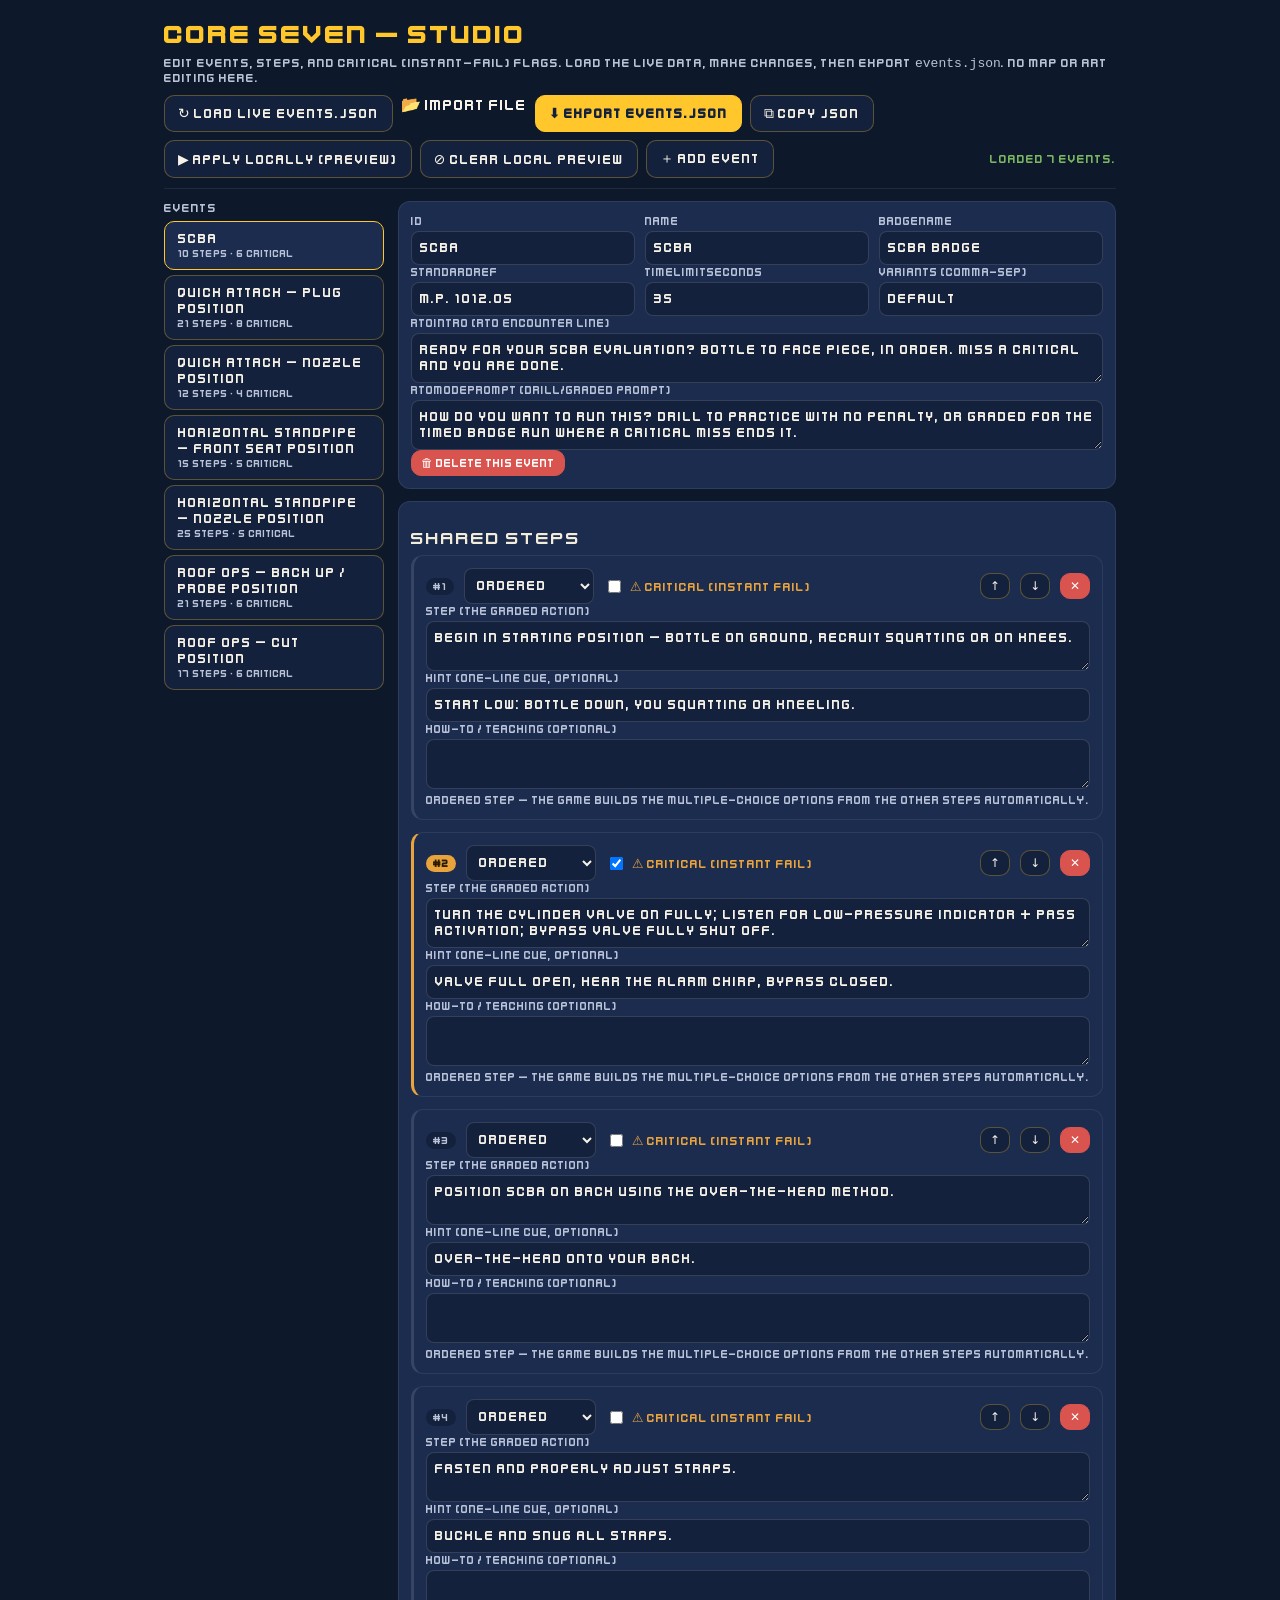
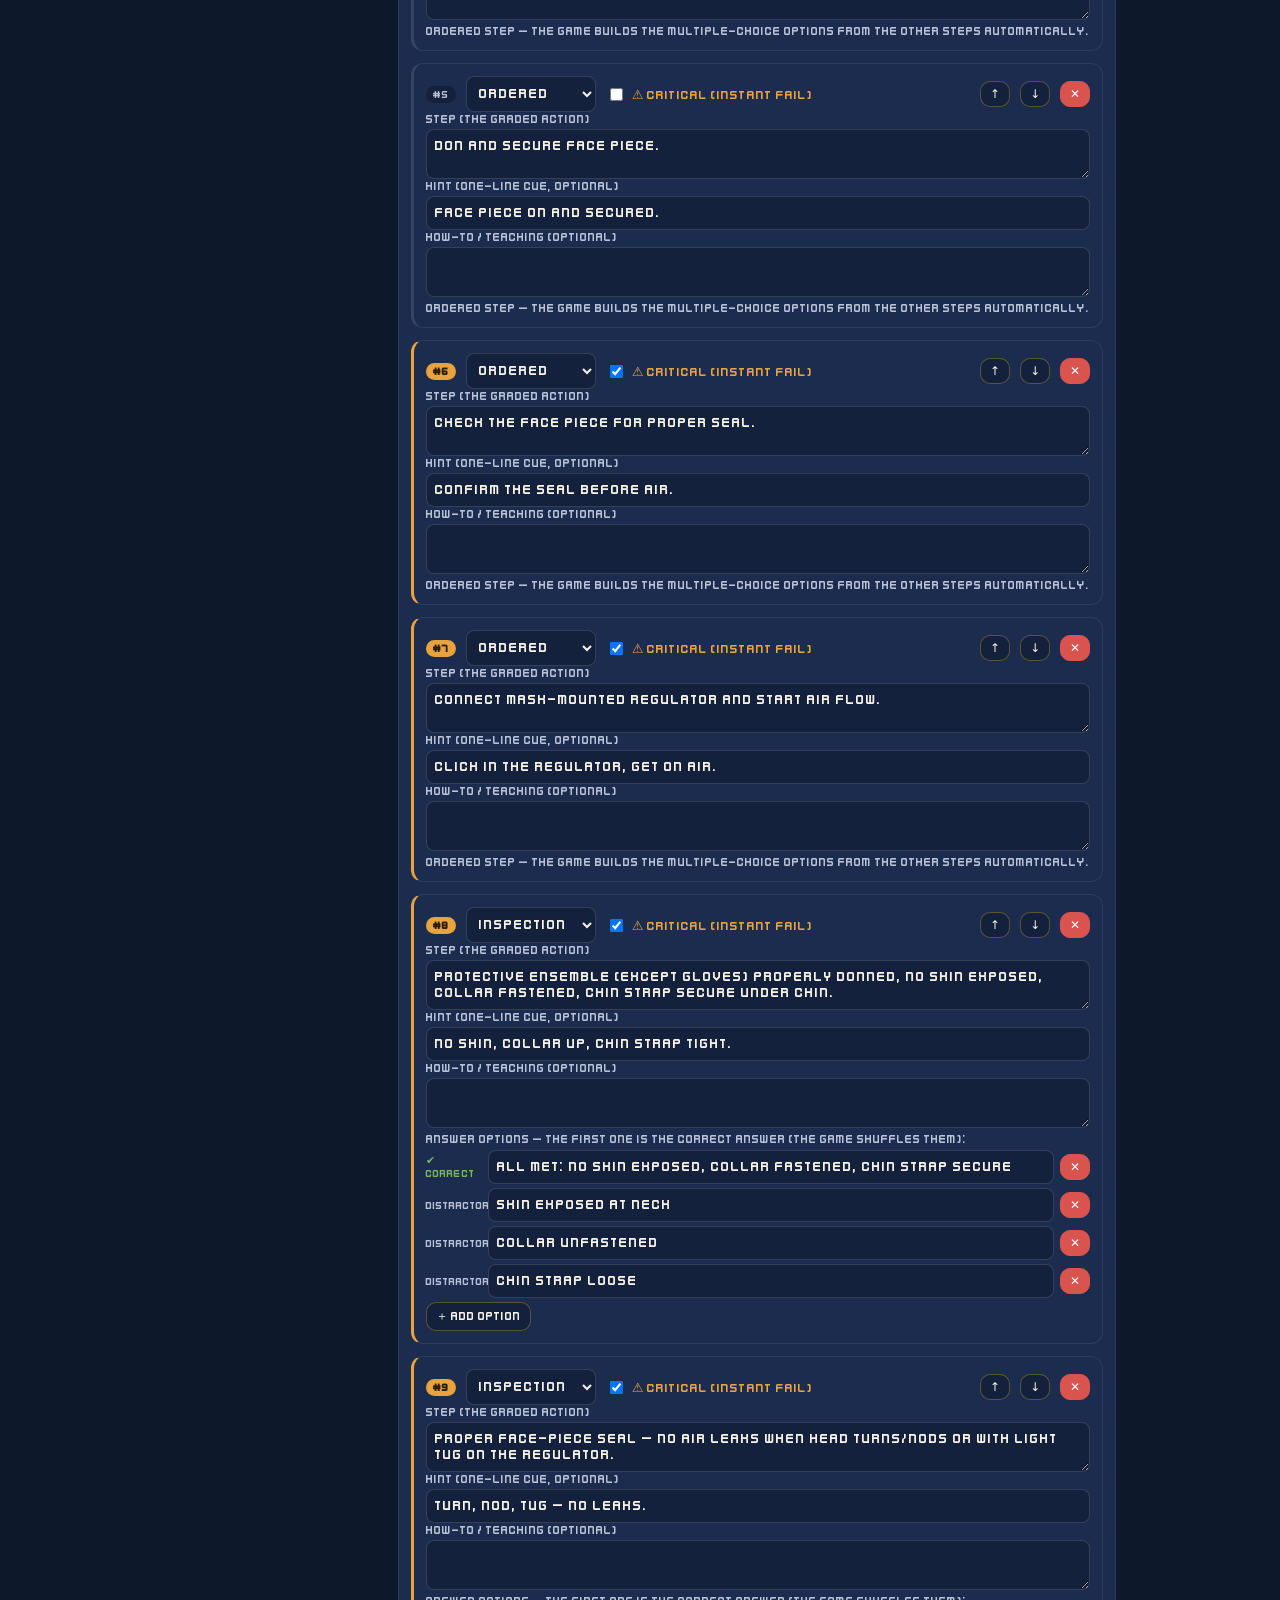
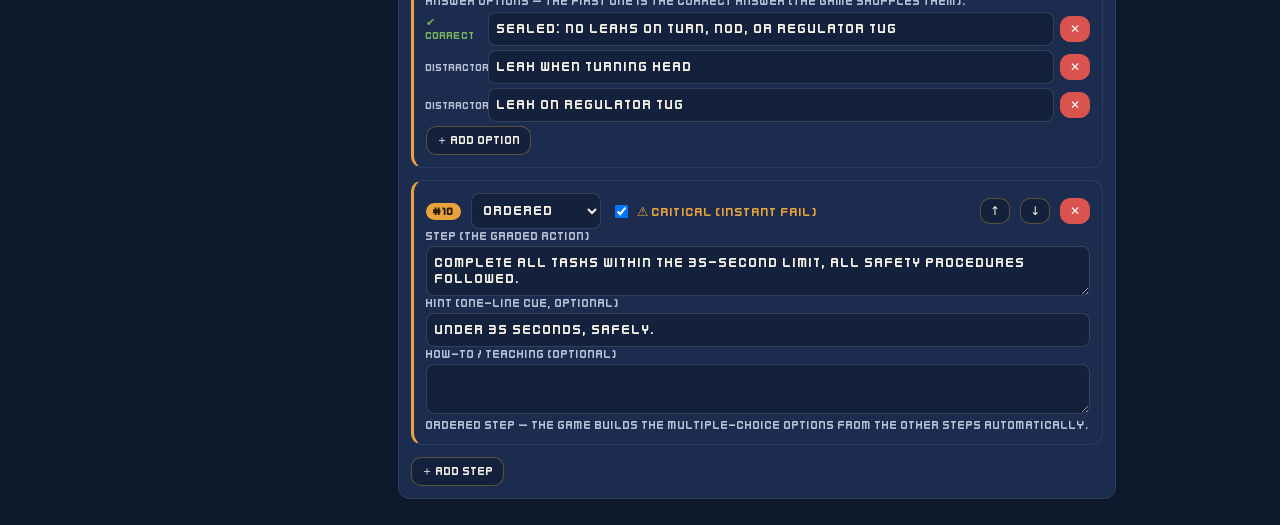
==== studio.html @ cbf77bc1 "Add Studio: a visual editor for events, steps & criticals A standalone static page (studio.html) for" ====
<!DOCTYPE html>
<html lang="en">
<head>
  <meta charset="UTF-8" />
  <meta name="viewport" content="width=device-width, initial-scale=1.0, viewport-fit=cover" />
  <title>Core Seven — Studio (Events &amp; Steps)</title>
  <link rel="stylesheet" href="./src/ui/styles.css" />
  <style>
    /* Studio-only layout (the game's theme variables come from styles.css). */
    html, body { overflow: auto; height: auto; min-height: 100%; touch-action: auto; user-select: text; -webkit-user-select: text; }
    body { background: var(--c-bg-deep); color: var(--c-text); font-family: var(--font-body); padding: 0; }
    .wrap { max-width: 980px; margin: 0 auto; padding: 14px; }
    h1 { font-family: var(--font-display); color: var(--c-accent); font-size: 26px; margin: 6px 0; }
    .muted { color: var(--c-text-dim); font-size: 13px; }
    .bar { position: sticky; top: 0; z-index: 5; background: var(--c-bg-deep); padding: 10px 0; display: flex; gap: 8px; flex-wrap: wrap; border-bottom: 1px solid rgba(255,255,255,0.08); }
    button.b { font-family: var(--font-body); font-size: 14px; background: var(--c-bg); color: var(--c-text); border: 1px solid rgba(255,199,44,0.3); border-radius: 10px; padding: 9px 13px; cursor: pointer; }
    button.b.primary { background: var(--c-accent); color: var(--c-bg); font-weight: 700; border-color: var(--c-accent); }
    button.b.danger { background: var(--c-bad); color: #fff; border-color: var(--c-bad); }
    button.b.mini { padding: 5px 9px; font-size: 12px; }
    .grid { display: grid; grid-template-columns: 220px 1fr; gap: 14px; margin-top: 12px; }
    @media (max-width: 720px) { .grid { grid-template-columns: 1fr; } }
    .evlist { display: flex; flex-direction: column; gap: 5px; }
    .evlist button { text-align: left; }
    .evlist button.sel { background: var(--c-panel); border-color: var(--c-accent); }
    .card { background: var(--c-panel); border: 1px solid rgba(255,255,255,0.08); border-radius: 12px; padding: 12px; margin-bottom: 12px; }
    .row { display: flex; gap: 10px; flex-wrap: wrap; align-items: center; }
    label.f { display: flex; flex-direction: column; gap: 3px; font-size: 12px; color: var(--c-text-dim); flex: 1; min-width: 140px; }
    input.t, textarea.t, select.t { font-family: var(--font-body); font-size: 14px; background: var(--c-bg); color: var(--c-text); border: 1px solid rgba(255,255,255,0.14); border-radius: 8px; padding: 8px; width: 100%; }
    textarea.t { resize: vertical; min-height: 44px; }
    .section-title { font-family: var(--font-display); color: var(--c-cream); font-size: 18px; margin: 14px 0 6px; }
    .step { border-left: 3px solid rgba(255,255,255,0.12); }
    .step.crit { border-left-color: var(--c-warn); }
    .step-head { display: flex; gap: 8px; align-items: center; justify-content: space-between; }
    .badge { font-size: 11px; padding: 2px 7px; border-radius: 10px; background: var(--c-bg); color: var(--c-text-dim); }
    .badge.crit { background: var(--c-warn); color: #2a1c00; font-weight: 700; }
    .chk { display: inline-flex; align-items: center; gap: 6px; font-size: 13px; color: var(--c-warn); cursor: pointer; }
    .opt-row { display: flex; gap: 6px; align-items: center; margin: 4px 0; }
    .opt-row .tag { font-size: 11px; color: var(--c-good); width: 56px; flex: 0 0 56px; }
    .opt-row .tag.wrong { color: var(--c-text-dim); }
    .vtabs { display: flex; gap: 6px; flex-wrap: wrap; margin: 6px 0; }
    .vtabs button.sel { background: var(--c-accent); color: var(--c-bg); }
    .status { font-size: 13px; color: var(--c-good); margin-left: auto; align-self: center; }
    .hide { display: none; }
    .hint-note { font-size: 12px; color: var(--c-text-dim); margin-top: 4px; }
  </style>
</head>
<body>
  <div class="wrap">
    <h1>CORE SEVEN — Studio</h1>
    <div class="muted">Edit events, steps, and critical (instant-fail) flags. Load the live data, make changes, then export <code>events.json</code>. No map or art editing here.</div>

    <div class="bar">
      <button class="b" id="btn-load">↻ Load live events.json</button>
      <label class="b" style="cursor:pointer;">📂 Import file<input type="file" id="file" accept="application/json,.json" class="hide" /></label>
      <button class="b primary" id="btn-export">⬇ Export events.json</button>
      <button class="b" id="btn-copy">⧉ Copy JSON</button>
      <button class="b" id="btn-apply">▶ Apply locally (preview)</button>
      <button class="b" id="btn-clear">⊘ Clear local preview</button>
      <button class="b" id="btn-add-event">＋ Add event</button>
      <span class="status" id="status"></span>
    </div>

    <div class="grid">
      <div>
        <div class="muted" style="margin-bottom:6px;">Events</div>
        <div class="evlist" id="evlist"></div>
      </div>
      <div id="editor"><div class="muted">Loading…</div></div>
    </div>
  </div>

  <script>
  // ---------- state ----------
  const S = { events: [], sel: 0, variant: {} }; // variant: {eventIndex: currentVariantTab}
  const $ = (id) => document.getElementById(id);
  const el = (t, c, txt) => { const e = document.createElement(t); if (c) e.className = c; if (txt != null) e.textContent = txt; return e; };
  function setStatus(msg, ok) { const s = $('status'); s.textContent = msg; s.style.color = ok === false ? 'var(--c-bad)' : 'var(--c-good)'; if (msg) setTimeout(() => { if (s.textContent === msg) s.textContent = ''; }, 4000); }

  // ---------- load / import / export ----------
  async function loadLive() {
    try {
      const res = await fetch('./src/data/events.json', { cache: 'no-cache' });
      const data = await res.json();
      S.events = (data.events || data);
      S.sel = 0; render();
      setStatus('Loaded ' + S.events.length + ' events.');
    } catch (e) { setStatus('Could not load events.json: ' + e.message, false); }
  }
  function importFile(file) {
    const r = new FileReader();
    r.onload = () => { try { const d = JSON.parse(r.result); S.events = d.events || d; S.sel = 0; render(); setStatus('Imported ' + S.events.length + ' events.'); } catch (e) { setStatus('Invalid JSON: ' + e.message, false); } };
    r.readAsText(file);
  }
  function serialize() { return JSON.stringify({ events: clean(S.events) }, null, 2); }
  function exportFile() {
    const blob = new Blob([serialize()], { type: 'application/json' });
    const a = document.createElement('a'); a.href = URL.createObjectURL(blob); a.download = 'events.json'; a.click();
    setTimeout(() => URL.revokeObjectURL(a.href), 1000);
    setStatus('Exported events.json — commit it to src/data/ to publish.');
  }
  async function copyJSON() { try { await navigator.clipboard.writeText(serialize()); setStatus('JSON copied to clipboard.'); } catch (e) { setStatus('Copy failed — use Export instead.', false); } }

  // renumber order fields + drop empty option arrays on ordered steps
  function clean(events) {
    return events.map(ev => {
      const e = JSON.parse(JSON.stringify(ev));
      const fix = (arr) => (arr || []).map((s, i) => {
        s.order = i + 1;
        s.type = s.type || 'ordered';
        s.critical = !!s.critical;
        if (s.type === 'ordered') delete s.options;
        else s.options = (s.options || []).filter(o => o.trim() !== '');
        if (!s.howto) s.howto = { default: '' };
        return s;
      });
      e.sharedSteps = fix(e.sharedSteps);
      if (e.variantSteps) Object.keys(e.variantSteps).forEach(v => e.variantSteps[v] = fix(e.variantSteps[v]));
      if (e.commonTail) e.commonTail = fix(e.commonTail);
      return e;
    });
  }

  // ---------- render ----------
  function render() { renderList(); renderEditor(); }

  function renderList() {
    const box = $('evlist'); box.innerHTML = '';
    S.events.forEach((ev, i) => {
      const crit = countCriticals(ev);
      const b = el('button', 'b' + (i === S.sel ? ' sel' : ''), '');
      b.appendChild(el('div', null, ev.name || ev.id || ('event ' + i)));
      const meta = el('div', 'muted', stepCount(ev) + ' steps · ' + crit + ' critical'); meta.style.fontSize = '11px';
      b.appendChild(meta);
      b.onclick = () => { S.sel = i; render(); };
      box.appendChild(b);
    });
  }

  function countCriticals(ev) {
    let n = 0; allSteps(ev).forEach(s => { if (s.critical) n++; }); return n;
  }
  function stepCount(ev) { return allSteps(ev).length; }
  function allSteps(ev) {
    let a = (ev.sharedSteps || []).slice();
    if (ev.variantSteps) Object.values(ev.variantSteps).forEach(v => a = a.concat(v));
    if (ev.commonTail) a = a.concat(ev.commonTail);
    return a;
  }

  function field(labelText, value, onInput, multiline) {
    const l = el('label', 'f'); l.appendChild(el('span', null, labelText));
    const i = el(multiline ? 'textarea' : 'input', 't'); i.value = value == null ? '' : value;
    i.addEventListener('input', () => onInput(i.value));
    l.appendChild(i); return l;
  }

  function renderEditor() {
    const ev = S.events[S.sel];
    const box = $('editor'); box.innerHTML = '';
    if (!ev) { box.appendChild(el('div', 'muted', 'No event selected.')); return; }

    // event-level fields
    const head = el('div', 'card');
    const r1 = el('div', 'row');
    r1.appendChild(field('id', ev.id, v => ev.id = v));
    r1.appendChild(field('name', ev.name, v => { ev.name = v; renderList(); }));
    r1.appendChild(field('badgeName', ev.badgeName, v => ev.badgeName = v));
    head.appendChild(r1);
    const r2 = el('div', 'row');
    r2.appendChild(field('standardRef', ev.standardRef, v => ev.standardRef = v));
    r2.appendChild(field('timeLimitSeconds', ev.timeLimitSeconds, v => ev.timeLimitSeconds = parseInt(v) || 0));
    r2.appendChild(field('variants (comma-sep)', (ev.variants || ['default']).join(','), v => { ev.variants = v.split(',').map(s => s.trim()).filter(Boolean); if (!ev.variants.length) ev.variants = ['default']; renderEditor(); }));
    head.appendChild(r2);
    head.appendChild(field('rtoIntro (RTO encounter line)', ev.rtoIntro, v => ev.rtoIntro = v, true));
    head.appendChild(field('rtoModePrompt (Drill/Graded prompt)', ev.rtoModePrompt, v => ev.rtoModePrompt = v, true));
    const delEv = el('button', 'b danger mini', '🗑 Delete this event');
    delEv.onclick = () => { if (confirm('Delete event "' + (ev.name || ev.id) + '"?')) { S.events.splice(S.sel, 1); S.sel = Math.max(0, S.sel - 1); render(); } };
    head.appendChild(el('div', null, '')).appendChild(delEv);
    box.appendChild(head);

    // step sections: sharedSteps, variantSteps[v], commonTail
    section(box, ev, 'Shared steps', ev.sharedSteps || (ev.sharedSteps = []), 'sharedSteps');

    const variants = (ev.variants || ['default']).filter(v => v !== 'default');
    if (variants.length) {
      if (!ev.variantSteps) ev.variantSteps = {};
      const cur = S.variant[S.sel] || variants[0];
      S.variant[S.sel] = cur;
      const tabs = el('div', 'vtabs');
      variants.forEach(v => { const b = el('button', 'b mini' + (v === cur ? ' sel' : ''), v); b.onclick = () => { S.variant[S.sel] = v; renderEditor(); }; tabs.appendChild(b); });
      const wrap = el('div', 'card');
      wrap.appendChild(el('div', 'section-title', 'Variant steps'));
      wrap.appendChild(tabs);
      if (!ev.variantSteps[cur]) ev.variantSteps[cur] = [];
      stepsInto(wrap, ev, ev.variantSteps[cur], 'variant:' + cur);
      box.appendChild(wrap);
    }

    if (ev.commonTail || hasTail(ev)) section(box, ev, 'Common tail (after variants rejoin)', ev.commonTail || (ev.commonTail = []), 'commonTail');
  }
  function hasTail(ev) { return Array.isArray(ev.commonTail); }

  function section(box, ev, title, arr, kind) {
    const wrap = el('div', 'card');
    wrap.appendChild(el('div', 'section-title', title));
    stepsInto(wrap, ev, arr, kind);
    box.appendChild(wrap);
  }

  function stepsInto(wrap, ev, arr, kind) {
    arr.forEach((s, i) => wrap.appendChild(stepCard(ev, arr, s, i, kind)));
    const add = el('button', 'b mini', '＋ Add step');
    add.onclick = () => { arr.push({ order: arr.length + 1, type: 'ordered', step: '', critical: false, hint: '', howto: { default: '' } }); renderEditor(); };
    wrap.appendChild(add);
  }

  function stepCard(ev, arr, s, i, kind) {
    const c = el('div', 'card step' + (s.critical ? ' crit' : ''));
    const head = el('div', 'step-head');
    const left = el('div', 'row');
    left.appendChild(el('span', 'badge' + (s.critical ? ' crit' : ''), '#' + (i + 1)));
    // type
    const sel = el('select', 't'); sel.style.width = '130px';
    ['ordered', 'choice', 'inspection'].forEach(t => { const o = el('option', null, t); o.value = t; if ((s.type || 'ordered') === t) o.selected = true; sel.appendChild(o); });
    sel.onchange = () => { s.type = sel.value; if (s.type !== 'ordered' && !s.options) s.options = ['', '', '', '']; renderEditor(); };
    left.appendChild(sel);
    // critical
    const lbl = el('label', 'chk'); const cb = el('input'); cb.type = 'checkbox'; cb.checked = !!s.critical;
    cb.onchange = () => { s.critical = cb.checked; renderEditor(); };
    lbl.appendChild(cb); lbl.appendChild(el('span', null, '⚠ Critical (instant fail)'));
    left.appendChild(lbl);
    head.appendChild(left);
    // move/remove
    const ctrl = el('div', 'row');
    const up = el('button', 'b mini', '↑'); up.onclick = () => { if (i > 0) { arr.splice(i - 1, 0, arr.splice(i, 1)[0]); renderEditor(); } };
    const dn = el('button', 'b mini', '↓'); dn.onclick = () => { if (i < arr.length - 1) { arr.splice(i + 1, 0, arr.splice(i, 1)[0]); renderEditor(); } };
    const rm = el('button', 'b mini danger', '✕'); rm.onclick = () => { arr.splice(i, 1); renderList(); renderEditor(); };
    ctrl.appendChild(up); ctrl.appendChild(dn); ctrl.appendChild(rm);
    head.appendChild(ctrl);
    c.appendChild(head);

    c.appendChild(field('Step (the graded action)', s.step, v => { s.step = v; }, true));
    c.appendChild(field('Hint (one-line cue, optional)', s.hint, v => s.hint = v));
    if (!s.howto) s.howto = { default: '' };
    c.appendChild(field('How-to / teaching (optional)', s.howto.default, v => s.howto.default = v, true));
    // variant-specific howto for variant steps
    if (kind && kind.indexOf('variant:') === 0) {
      const vk = kind.split(':')[1];
      c.appendChild(field('How-to for ' + vk + ' (optional)', s.howto[vk] || '', v => s.howto[vk] = v, true));
    }

    if ((s.type || 'ordered') !== 'ordered') {
      const ow = el('div', null);
      ow.appendChild(el('div', 'hint-note', 'Answer options — the FIRST one is the correct answer (the game shuffles them):'));
      if (!s.options) s.options = ['', '', '', ''];
      s.options.forEach((opt, oi) => {
        const row = el('div', 'opt-row');
        row.appendChild(el('span', 'tag' + (oi === 0 ? '' : ' wrong'), oi === 0 ? '✔ correct' : 'distractor'));
        const inp = el('input', 't'); inp.value = opt; inp.addEventListener('input', () => s.options[oi] = inp.value);
        row.appendChild(inp);
        const x = el('button', 'b mini danger', '✕'); x.onclick = () => { s.options.splice(oi, 1); renderEditor(); };
        row.appendChild(x);
        ow.appendChild(row);
      });
      const addOpt = el('button', 'b mini', '＋ Add option'); addOpt.onclick = () => { s.options.push(''); renderEditor(); };
      ow.appendChild(addOpt);
      c.appendChild(ow);
    } else {
      c.appendChild(el('div', 'hint-note', 'Ordered step — the game builds the multiple-choice options from the other steps automatically.'));
    }
    return c;
  }

  function addEvent() {
    S.events.push({ id: 'new_event_' + (S.events.length + 1), name: 'New Event', badgeName: 'New Badge', standardRef: '', timeLimitSeconds: 60, variants: ['default'], sharedSteps: [{ order: 1, type: 'ordered', step: 'First step', critical: false, hint: '', howto: { default: '' } }], rtoIntro: '', rtoModePrompt: '' });
    S.sel = S.events.length - 1; render();
  }

  // ---------- wire ----------
  const OVERRIDE_KEY = 'coreseven.eventsOverride.v1';
  function applyLocal() {
    try { localStorage.setItem(OVERRIDE_KEY, serialize()); setStatus('Applied to THIS device. Open index.html to preview; click Clear to revert.'); }
    catch (e) { setStatus('Could not save preview (storage full?).', false); }
  }
  function clearLocal() { localStorage.removeItem(OVERRIDE_KEY); setStatus('Local preview cleared — the game uses the published events.json again.'); }

  $('btn-load').onclick = loadLive;
  $('btn-export').onclick = exportFile;
  $('btn-copy').onclick = copyJSON;
  $('btn-apply').onclick = applyLocal;
  $('btn-clear').onclick = clearLocal;
  $('btn-add-event').onclick = addEvent;
  $('file').addEventListener('change', e => { if (e.target.files[0]) importFile(e.target.files[0]); });
  loadLive();
  </script>
</body>
</html>
---- src/ui/styles.css ----
/* styles.css — all visual chrome driven by theme CSS variables set by Theme.js.
   No academy content here. Mobile-first. */

/* Vendored Kenney fonts (CC0) — local so the PWA looks right fully offline. */
@font-face { font-family: 'Kenney Future'; src: url('../assets/fonts/KenneyFuture.ttf') format('truetype'); font-display: swap; }
@font-face { font-family: 'Kenney Future Narrow'; src: url('../assets/fonts/KenneyFutureNarrow.ttf') format('truetype'); font-display: swap; }
@font-face { font-family: 'Kenney Blocks'; src: url('../assets/fonts/KenneyBlocks.ttf') format('truetype'); font-display: swap; }

:root {
  --c-bg: #14213D; --c-bg-deep: #0E182B; --c-panel: #1B2C4F; --c-accent: #FFC72C;
  --c-accent-dim: #C99A20; --c-text: #F7F3E8; --c-text-dim: #B9C2D6; --c-good: #7BB661;
  --c-bad: #D9534F; --c-warn: #E8A33D; --c-sage: #9CAF88; --c-cream: #F2ECD9;
  --c-rto: #D9534F; --c-player: #FFC72C;
  --font-display: 'Kenney Future', 'Georgia', serif;
  --font-body: 'Kenney Future Narrow', system-ui, -apple-system, sans-serif;
}
* { box-sizing: border-box; -webkit-tap-highlight-color: transparent; }
html, body {
  margin: 0; padding: 0; height: 100%; overflow: hidden;
  background: var(--c-bg-deep); color: var(--c-text);
  font-family: var(--font-body);
  user-select: none; -webkit-user-select: none; touch-action: none;
  overscroll-behavior: none;
}
#game { position: fixed; inset: 0; z-index: 1; }
#game canvas { display: block; }

/* ---------- loading ---------- */
#loading {
  position: fixed; inset: 0; z-index: 50; display: flex; flex-direction: column;
  align-items: center; justify-content: center; background: var(--c-bg-deep); gap: 12px;
}
#loading .brand { font-family: 'Kenney Blocks', var(--font-display); font-size: 40px; letter-spacing: 2px; color: var(--c-accent); }
#loading .tag { color: var(--c-text-dim); font-size: 13px; letter-spacing: 3px; text-transform: uppercase; }
#loading .spinner { width: 34px; height: 34px; border: 3px solid var(--c-panel); border-top-color: var(--c-accent); border-radius: 50%; animation: spin 0.9s linear infinite; }
.load-err { color: var(--c-bad); text-align: center; font-size: 14px; }
@keyframes spin { to { transform: rotate(360deg); } }

/* ---------- on-screen controls ---------- */
#controls { position: fixed; inset: 0; z-index: 10; pointer-events: none; }
#dpad {
  position: absolute; left: 14px; bottom: 18px; width: 150px; height: 150px;
  display: grid; grid-template-columns: repeat(3, 1fr); grid-template-rows: repeat(3, 1fr);
  pointer-events: none;
}
.dbtn {
  pointer-events: auto; background: rgba(20,33,61,0.78); border: 1px solid rgba(255,199,44,0.35);
  color: var(--c-accent); font-size: 22px; border-radius: 12px; margin: 3px; touch-action: none;
  display: flex; align-items: center; justify-content: center;
}
.dbtn.active { background: var(--c-accent); color: var(--c-bg); }
.dbtn.up { grid-area: 1 / 2; } .dbtn.left { grid-area: 2 / 1; }
.dbtn.right { grid-area: 2 / 3; } .dbtn.down { grid-area: 3 / 2; }
#dpad .center { grid-area: 2 / 2; }

#action-cluster { position: absolute; right: 16px; bottom: 26px; display: flex; flex-direction: column; gap: 12px; align-items: center; pointer-events: none; }
.abtn {
  pointer-events: auto; width: 76px; height: 76px; border-radius: 50%;
  background: var(--c-accent); color: var(--c-bg); border: none; font-weight: 700; font-size: 14px;
  box-shadow: 0 4px 0 var(--c-accent-dim); touch-action: none;
}
.abtn.menu { width: 56px; height: 56px; background: var(--c-panel); color: var(--c-accent); border: 1px solid var(--c-accent); box-shadow: 0 3px 0 rgba(0,0,0,0.4); font-size: 12px; }
.abtn:active { transform: translateY(2px); box-shadow: 0 2px 0 var(--c-accent-dim); }

/* ---------- modal overlays ---------- */
#ui-root { position: fixed; inset: 0; z-index: 20; pointer-events: none; }
.cs-overlay {
  position: absolute; inset: 0; pointer-events: auto; display: flex; align-items: flex-end;
  justify-content: center; padding: 0; animation: fade 0.15s ease;
}
.cs-overlay.dim { background: rgba(8,12,22,0.55); align-items: center; padding: 16px; }
@keyframes fade { from { opacity: 0; } to { opacity: 1; } }
.cs-panel {
  width: 100%; max-width: 560px; background: var(--c-panel);
  border: 1px solid rgba(255,199,44,0.30); border-radius: 16px 16px 0 0;
  padding: 16px; max-height: 88vh; overflow-y: auto; box-shadow: 0 -6px 24px rgba(0,0,0,0.4);
  -webkit-overflow-scrolling: touch;
}
.cs-overlay.dim .cs-panel { border-radius: 16px; }
.dialogue-panel { border-top: 3px solid var(--c-accent); }
.battle-panel { max-width: 620px; }
.reference-panel { max-width: 640px; max-height: 90vh; }

/* ---------- headers / text ---------- */
.cs-header { margin-bottom: 10px; }
.cs-title { font-family: var(--font-display); font-size: 26px; line-height: 1.1; color: var(--c-accent); }
.cs-sub { font-size: 13px; color: var(--c-text-dim); margin-top: 2px; }
.cs-line { font-size: 15px; line-height: 1.45; margin: 4px 0; }
.cs-line.strong { font-weight: 600; }
.cs-line.teach { color: var(--c-cream); font-style: italic; }
.cs-line.crit, .crit > .cs-line, .cs-line.crit { color: var(--c-warn); }

/* ---------- buttons ---------- */
.cs-btn {
  font-family: var(--font-body); font-size: 16px; line-height: 1.3; color: var(--c-text);
  background: var(--c-bg); border: 1px solid rgba(255,199,44,0.25); border-radius: 12px;
  padding: 14px 16px; width: 100%; text-align: left; cursor: pointer; transition: transform 0.05s;
}
.cs-btn:active { transform: scale(0.985); }
.cs-btn.primary { background: var(--c-accent); color: var(--c-bg); font-weight: 700; border-color: var(--c-accent); }
.cs-btn.ghost { background: transparent; color: var(--c-text-dim); }
.cs-btn.danger { background: var(--c-bad); color: #fff; border-color: var(--c-bad); font-weight: 600; }
.cs-menu { display: flex; flex-direction: column; gap: 9px; margin-top: 8px; }
.cs-row { display: flex; gap: 8px; margin-top: 10px; flex-wrap: wrap; }
.cs-row .cs-btn { width: auto; flex: 1; text-align: center; }
.cs-btn.chip { width: auto; flex: 0 0 auto; padding: 9px 12px; font-size: 14px; border-radius: 20px; }
.cs-btn.mini { width: auto; flex: 0 0 auto; padding: 6px 10px; font-size: 13px; }

/* ---------- dialogue ---------- */
.cs-speaker { font-family: var(--font-display); font-size: 20px; color: var(--c-sage); margin-bottom: 6px; }
.cs-dialogue-body { min-height: 60px; }
.cs-hint { margin-top: 8px; display: flex; align-items: center; gap: 8px; }
.cs-hint-toggle { width: 30px !important; height: 30px; flex: 0 0 30px !important; border-radius: 50%; padding: 0 !important; text-align: center !important; color: var(--c-accent); }
.cs-hint-text { display: none; font-size: 14px; color: var(--c-accent); }
.cs-hint.open .cs-hint-text { display: inline; }

/* ---------- battle ---------- */
.cs-arena { position: relative; height: 130px; background: linear-gradient(180deg, var(--c-bg), var(--c-bg-deep)); border-radius: 12px; margin-bottom: 8px; overflow: hidden; }
.cs-side { position: absolute; width: 48%; display: flex; flex-direction: column; gap: 4px; padding: 8px; }
.cs-side.rto { top: 6px; right: 6px; align-items: flex-end; }
.cs-side.recruit { bottom: 6px; left: 6px; align-items: flex-start; }
.cs-combatant-name { font-size: 11px; letter-spacing: 1px; text-transform: uppercase; color: var(--c-text-dim); }
.cs-avatar { width: 46px; height: 46px; border-radius: 10px; display: flex; align-items: center; justify-content: center; font-weight: 700; font-size: 12px; color: var(--c-bg); border: 2px solid rgba(0,0,0,0.4); }
.cs-bar { width: 100%; max-width: 200px; height: 14px; background: rgba(0,0,0,0.4); border-radius: 7px; position: relative; overflow: hidden; }
.cs-bar-fill { height: 100%; transition: width 0.3s ease; }
.cs-bar-fill.rto { background: var(--c-rto); }
.cs-bar-fill.player { background: var(--c-good); }
.cs-bar-txt { position: absolute; inset: 0; font-size: 10px; line-height: 14px; text-align: center; color: #fff; text-shadow: 0 1px 1px rgba(0,0,0,0.6); }

.cs-status { display: flex; gap: 6px; flex-wrap: wrap; margin-bottom: 6px; }
.cs-pill { font-size: 11px; padding: 4px 9px; border-radius: 12px; background: var(--c-bg); color: var(--c-text-dim); border: 1px solid rgba(255,255,255,0.08); }
.cs-pill.timer { background: var(--c-accent); color: var(--c-bg); font-weight: 700; font-variant-numeric: tabular-nums; }
.cs-pill.timer.low { background: var(--c-bad); color: #fff; animation: pulse 1s infinite; }
@keyframes pulse { 50% { opacity: 0.55; } }

.cs-tracker { display: flex; flex-direction: column; gap: 2px; margin-bottom: 6px; max-height: 130px; overflow-y: auto; }
.cs-track-row { font-size: 12px; color: var(--c-text-dim); padding: 2px 6px; border-radius: 6px; white-space: nowrap; overflow: hidden; text-overflow: ellipsis; }
.cs-track-row.done { color: var(--c-good); }
.cs-track-row.cur { color: var(--c-accent); background: rgba(255,199,44,0.1); }

.cs-prompt { margin: 6px 0; }
.cs-anchor { font-size: 13px; color: var(--c-text-dim); margin-bottom: 4px; }
.cs-question { font-family: var(--font-display); font-size: 21px; line-height: 1.2; color: var(--c-cream); }
.cs-critflag { margin-top: 5px; font-size: 12px; font-weight: 700; color: var(--c-warn); letter-spacing: 1px; }

.cs-command-menu { display: flex; flex-direction: column; gap: 8px; margin-top: 8px; }
.cs-btn.answer { border-color: rgba(255,199,44,0.4); }
.cs-btn.answer.is-correct { background: var(--c-good); color: #06210d; border-color: var(--c-good); font-weight: 700; }
.cs-btn.answer.is-wrong { background: var(--c-bad); color: #fff; border-color: var(--c-bad); }
.cs-btn.locked { opacity: 0.92; }

.cs-feedback { margin-top: 10px; font-size: 14px; }
.cs-feedback.good { color: var(--c-good); }
.cs-feedback.bad { color: var(--c-bad); }
.cs-feedback.crit { color: var(--c-warn); border-left: 3px solid var(--c-warn); padding-left: 10px; }

/* ---------- result ---------- */
.cs-result-reason { font-size: 15px; margin: 6px 0; color: var(--c-cream); }
.cs-result-stats { background: var(--c-bg); border-radius: 10px; padding: 10px; margin: 8px 0; }

/* ---------- ordering ---------- */
.cs-pool { display: flex; flex-wrap: wrap; gap: 7px; margin: 8px 0; }
.cs-seq { display: flex; flex-direction: column; gap: 5px; margin-bottom: 6px; }
.cs-seq-row { display: flex; align-items: center; gap: 8px; background: var(--c-bg); border-radius: 8px; padding: 8px 10px; }
.cs-seq-num { color: var(--c-accent); font-weight: 700; flex: 0 0 24px; }
.cs-seq-text { flex: 1; font-size: 14px; }

/* ---------- reference / checklist ---------- */
.cs-checklist { display: flex; flex-direction: column; gap: 6px; margin: 8px 0; }
.cs-check-row { display: flex; gap: 8px; background: var(--c-bg); border-radius: 8px; padding: 9px 11px; }
.cs-check-row.crit { border-left: 3px solid var(--c-warn); }
.cs-check-num { color: var(--c-accent); font-weight: 700; flex: 0 0 26px; }
.cs-check-step { font-size: 14px; font-weight: 600; }
.cs-check-hint { font-size: 13px; color: var(--c-accent); margin-top: 3px; }
.cs-check-howto { font-size: 13px; color: var(--c-text-dim); font-style: italic; margin-top: 3px; }
.cs-legend { font-size: 12px; color: var(--c-warn); margin: 8px 0; }

/* ---------- badge case ---------- */
.cs-badge-grid { display: grid; grid-template-columns: repeat(auto-fill, minmax(130px, 1fr)); gap: 10px; margin: 10px 0; }
.cs-badge { background: var(--c-bg); border-radius: 12px; padding: 14px 10px; text-align: center; border: 1px solid rgba(255,255,255,0.06); }
.cs-badge.earned { border-color: var(--c-accent); }
.cs-badge.locked { opacity: 0.55; }
.cs-badge-icon { font-size: 30px; }
.cs-badge-name { font-size: 13px; font-weight: 600; margin-top: 4px; }
.cs-badge-meta { font-size: 11px; color: var(--c-text-dim); margin-top: 2px; }
.cs-banner { text-align: center; padding: 10px; border-radius: 10px; background: var(--c-bg); margin: 8px 0; font-size: 14px; }
.cs-banner.good { background: var(--c-good); color: #06210d; font-weight: 700; }

/* ---------- toast ---------- */
.cs-toast {
  position: fixed; left: 50%; bottom: 120px; transform: translate(-50%, 20px); z-index: 40;
  background: var(--c-panel); color: var(--c-text); padding: 12px 18px; border-radius: 24px;
  border: 1px solid var(--c-accent); font-size: 14px; opacity: 0; transition: all 0.3s; pointer-events: none;
  max-width: 90vw; text-align: center;
}
.cs-toast.show { opacity: 1; transform: translate(-50%, 0); }
.cs-toast.good { border-color: var(--c-good); }
.cs-toast.warn { border-color: var(--c-warn); }

/* ---------- transition banner (enter/exit gym) ---------- */
.cs-banner-flash {
  position: fixed; top: 18%; left: 50%; transform: translate(-50%, -8px); z-index: 45;
  background: var(--c-bg-deep); color: var(--c-accent); border: 1px solid var(--c-accent);
  font-family: var(--font-display); font-size: 22px; letter-spacing: 1px; padding: 10px 22px;
  border-radius: 10px; opacity: 0; transition: all 0.25s ease; pointer-events: none;
  max-width: 90vw; text-align: center; box-shadow: 0 6px 20px rgba(0,0,0,0.5);
}
.cs-banner-flash.show { opacity: 1; transform: translate(-50%, 0); }

/* ---------- graphics settings ---------- */
.cs-color-grid { display: grid; grid-template-columns: repeat(auto-fill, minmax(96px, 1fr)); gap: 8px; margin: 8px 0; }
.cs-color-cell { display: flex; flex-direction: column; align-items: center; gap: 4px; background: var(--c-bg); border-radius: 8px; padding: 8px 4px; cursor: pointer; }
.cs-color-input { width: 44px; height: 30px; border: none; background: none; padding: 0; cursor: pointer; }
.cs-color-name { font-size: 10px; color: var(--c-text-dim); text-align: center; word-break: break-word; }
.cs-art-list { display: flex; flex-direction: column; gap: 6px; margin: 8px 0; }
.cs-art-row { display: flex; align-items: center; gap: 10px; background: var(--c-bg); border-radius: 8px; padding: 8px; }
.cs-art-thumb { width: 38px; height: 38px; border-radius: 6px; flex: 0 0 38px; overflow: hidden; border: 1px solid rgba(255,255,255,0.12); display: flex; align-items: center; justify-content: center; }
.cs-art-img { width: 100%; height: 100%; object-fit: cover; image-rendering: pixelated; }
.cs-art-meta { flex: 1; min-width: 0; }
.cs-art-key { font-size: 14px; font-weight: 600; }
.cs-art-sub { font-size: 11px; color: var(--c-text-dim); }
.cs-art-upload { flex: 0 0 auto; margin: 0; cursor: pointer; }
.cs-choice { margin: 8px 0; }
.cs-choice-label { font-size: 13px; color: var(--c-text-dim); margin-bottom: 4px; }

/* ---------- display: text size ---------- */
html[data-font="sm"] { }
html[data-font="sm"] .cs-line, html[data-font="sm"] .cs-btn { font-size: 14px; }
html[data-font="sm"] .cs-question { font-size: 18px; }
html[data-font="sm"] .cs-title { font-size: 22px; }
html[data-font="lg"] .cs-line { font-size: 18px; }
html[data-font="lg"] .cs-btn, html[data-font="lg"] .cs-btn.answer { font-size: 19px; padding: 16px 18px; }
html[data-font="lg"] .cs-question { font-size: 25px; }
html[data-font="lg"] .cs-title { font-size: 30px; }
html[data-font="lg"] .cs-check-step { font-size: 16px; }

/* ---------- display: reduced motion ---------- */
body.reduced-motion *, body.reduced-motion *::before, body.reduced-motion *::after {
  transition: none !important; animation: none !important;
}

@media (min-width: 760px) {
  .cs-overlay { align-items: center; }
  .cs-panel { border-radius: 16px; }
}
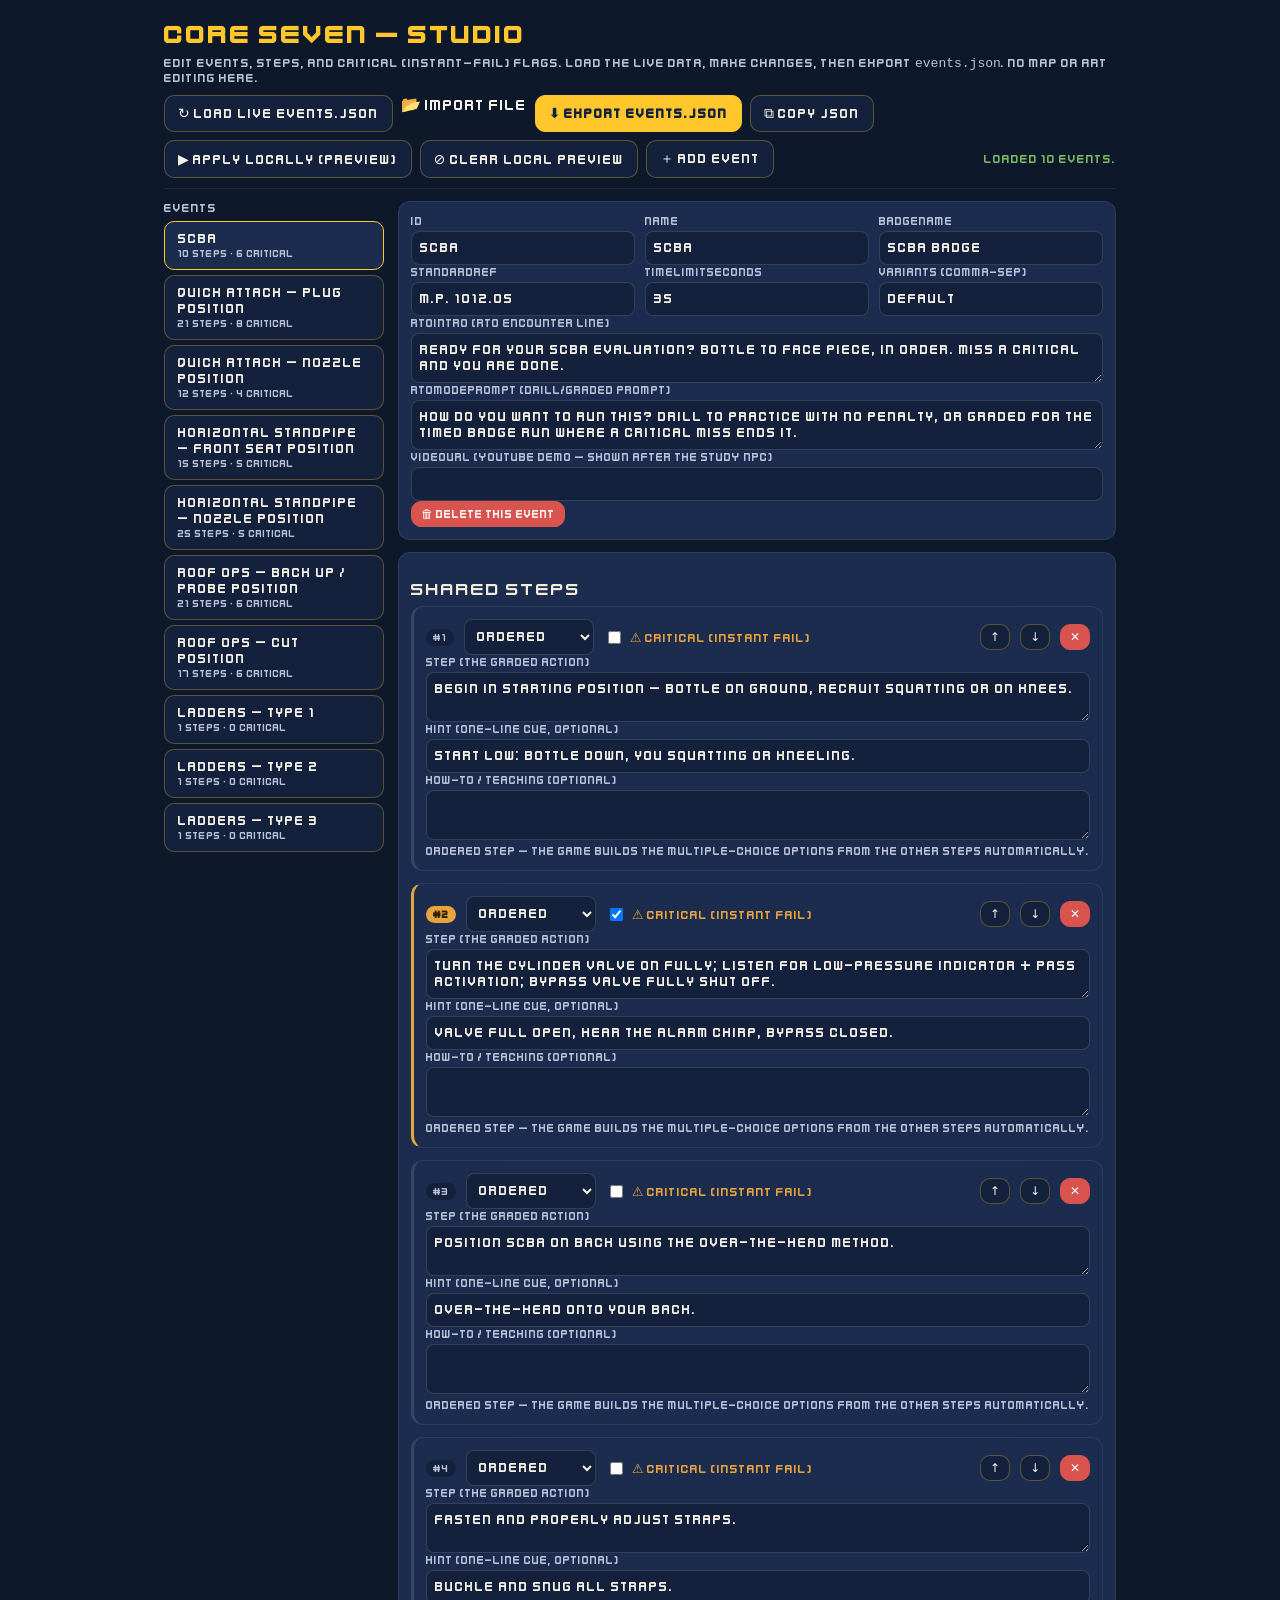
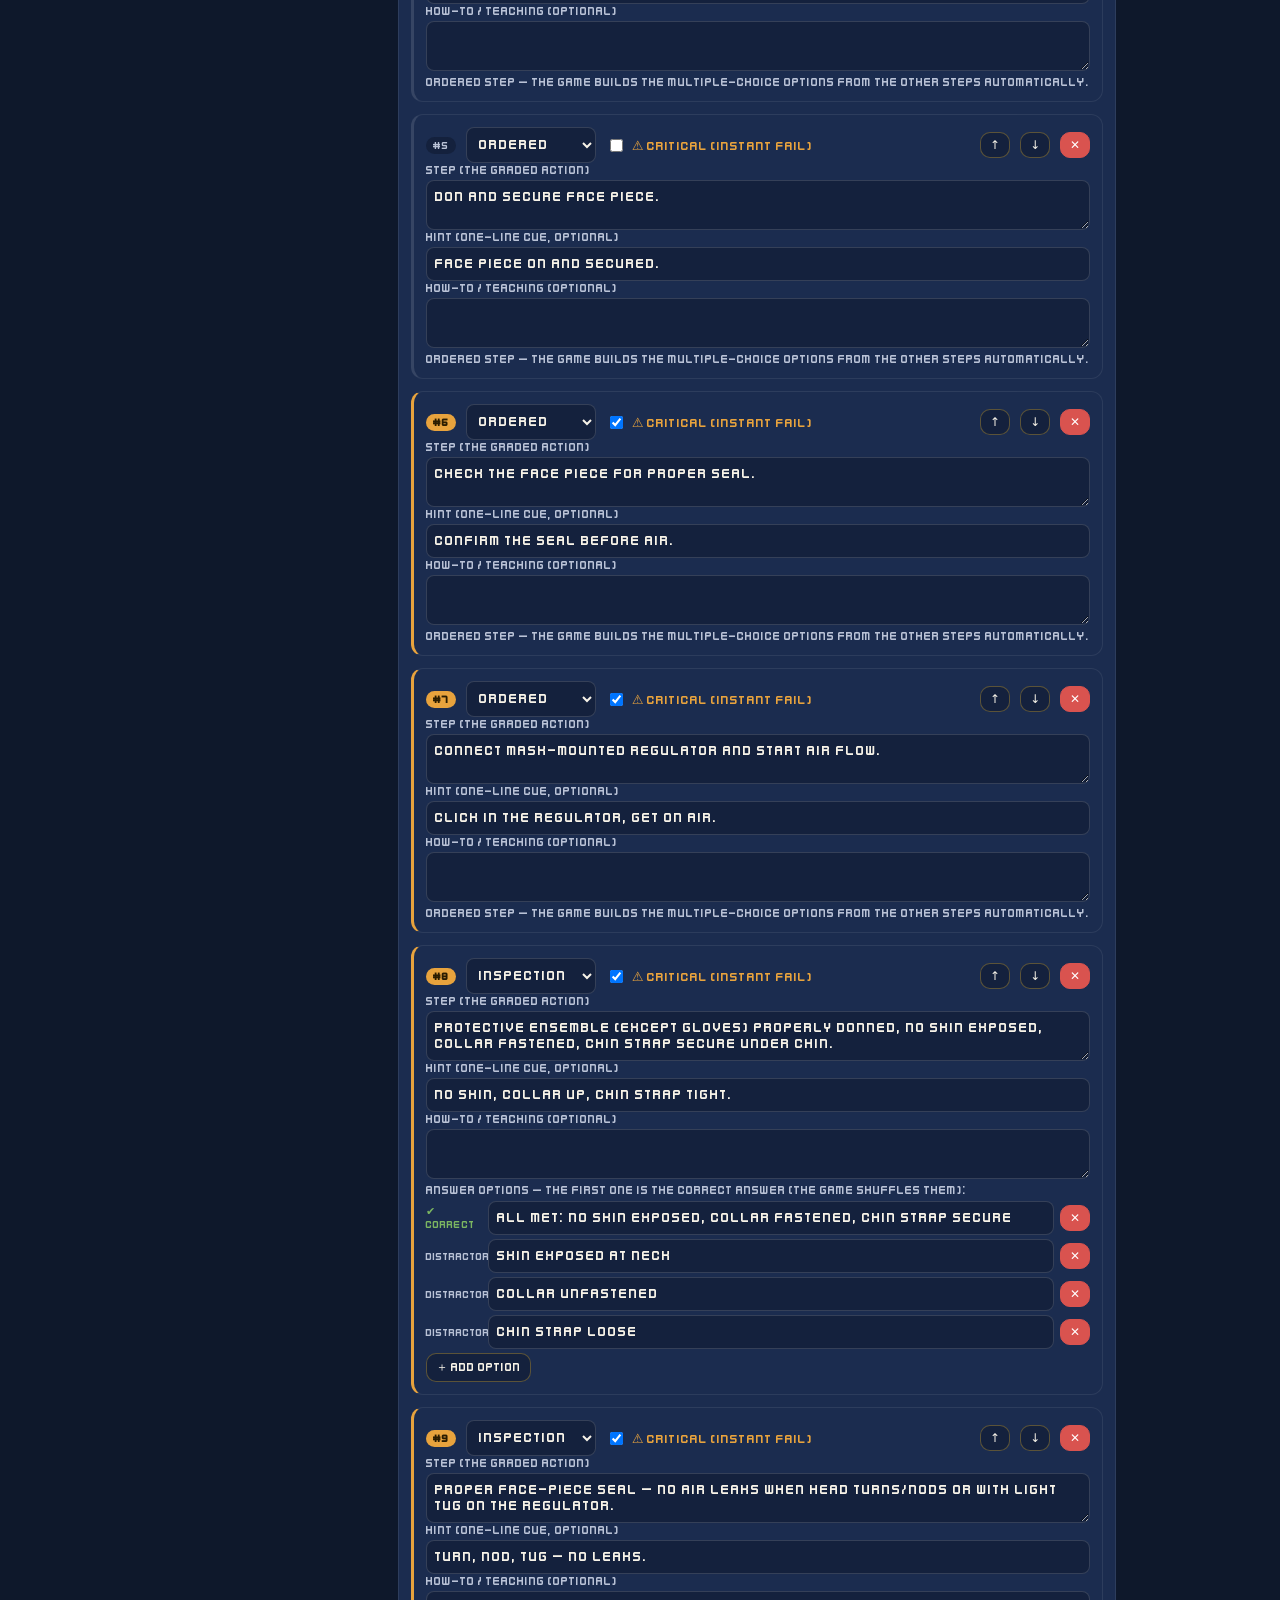
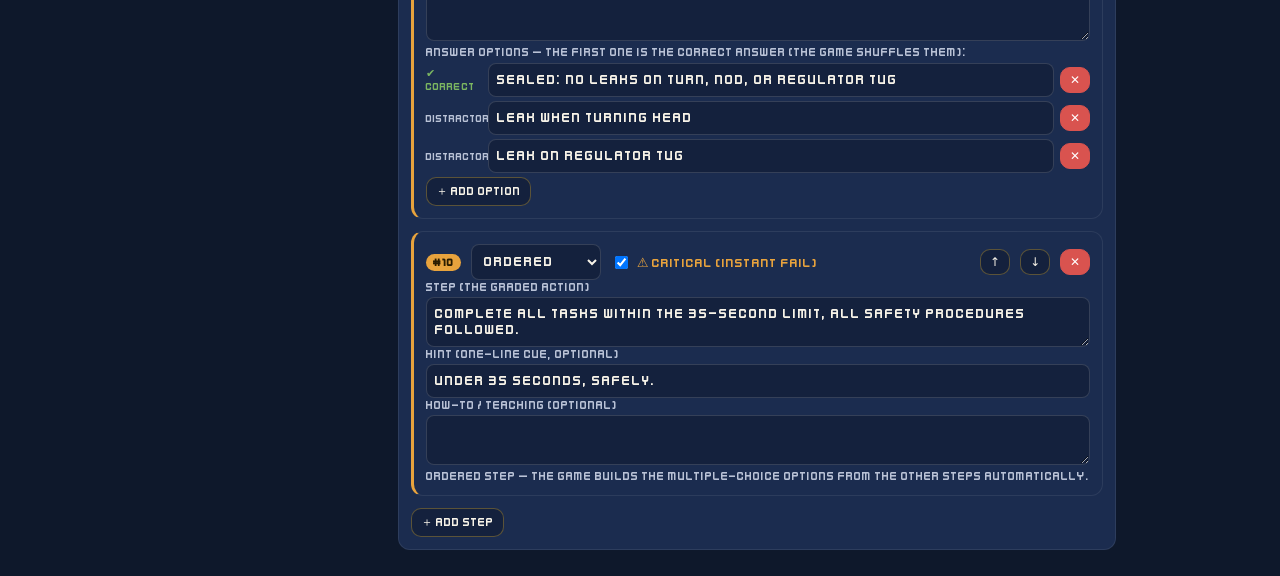
==== commit 316f482f: "Add optional per-event YouTube demo video (study NPC -> video -> RTO) - New optional events.json fie" ====
--- a/studio.html
+++ b/studio.html
@@ -173,6 +173,7 @@
     head.appendChild(r2);
     head.appendChild(field('rtoIntro (RTO encounter line)', ev.rtoIntro, v => ev.rtoIntro = v, true));
     head.appendChild(field('rtoModePrompt (Drill/Graded prompt)', ev.rtoModePrompt, v => ev.rtoModePrompt = v, true));
+    head.appendChild(field('videoUrl (YouTube demo — shown after the study NPC)', ev.videoUrl, v => ev.videoUrl = v));
     const delEv = el('button', 'b danger mini', '🗑 Delete this event');
     delEv.onclick = () => { if (confirm('Delete event "' + (ev.name || ev.id) + '"?')) { S.events.splice(S.sel, 1); S.sel = Math.max(0, S.sel - 1); render(); } };
     head.appendChild(el('div', null, '')).appendChild(delEv);
--- a/src/ui/styles.css
+++ b/src/ui/styles.css
@@ -196,6 +196,10 @@
 .cs-toast.show { opacity: 1; transform: translate(-50%, 0); }
 .cs-toast.good { border-color: var(--c-good); }
 .cs-toast.warn { border-color: var(--c-warn); }
+
+/* ---------- demo video ---------- */
+.cs-video16x9 { position: relative; width: 100%; padding-top: 56.25%; margin: 8px 0; border-radius: 10px; overflow: hidden; background: #000; }
+.cs-video16x9 iframe { position: absolute; inset: 0; width: 100%; height: 100%; border: 0; }
 
 /* ---------- transition banner (enter/exit gym) ---------- */
 .cs-banner-flash {
